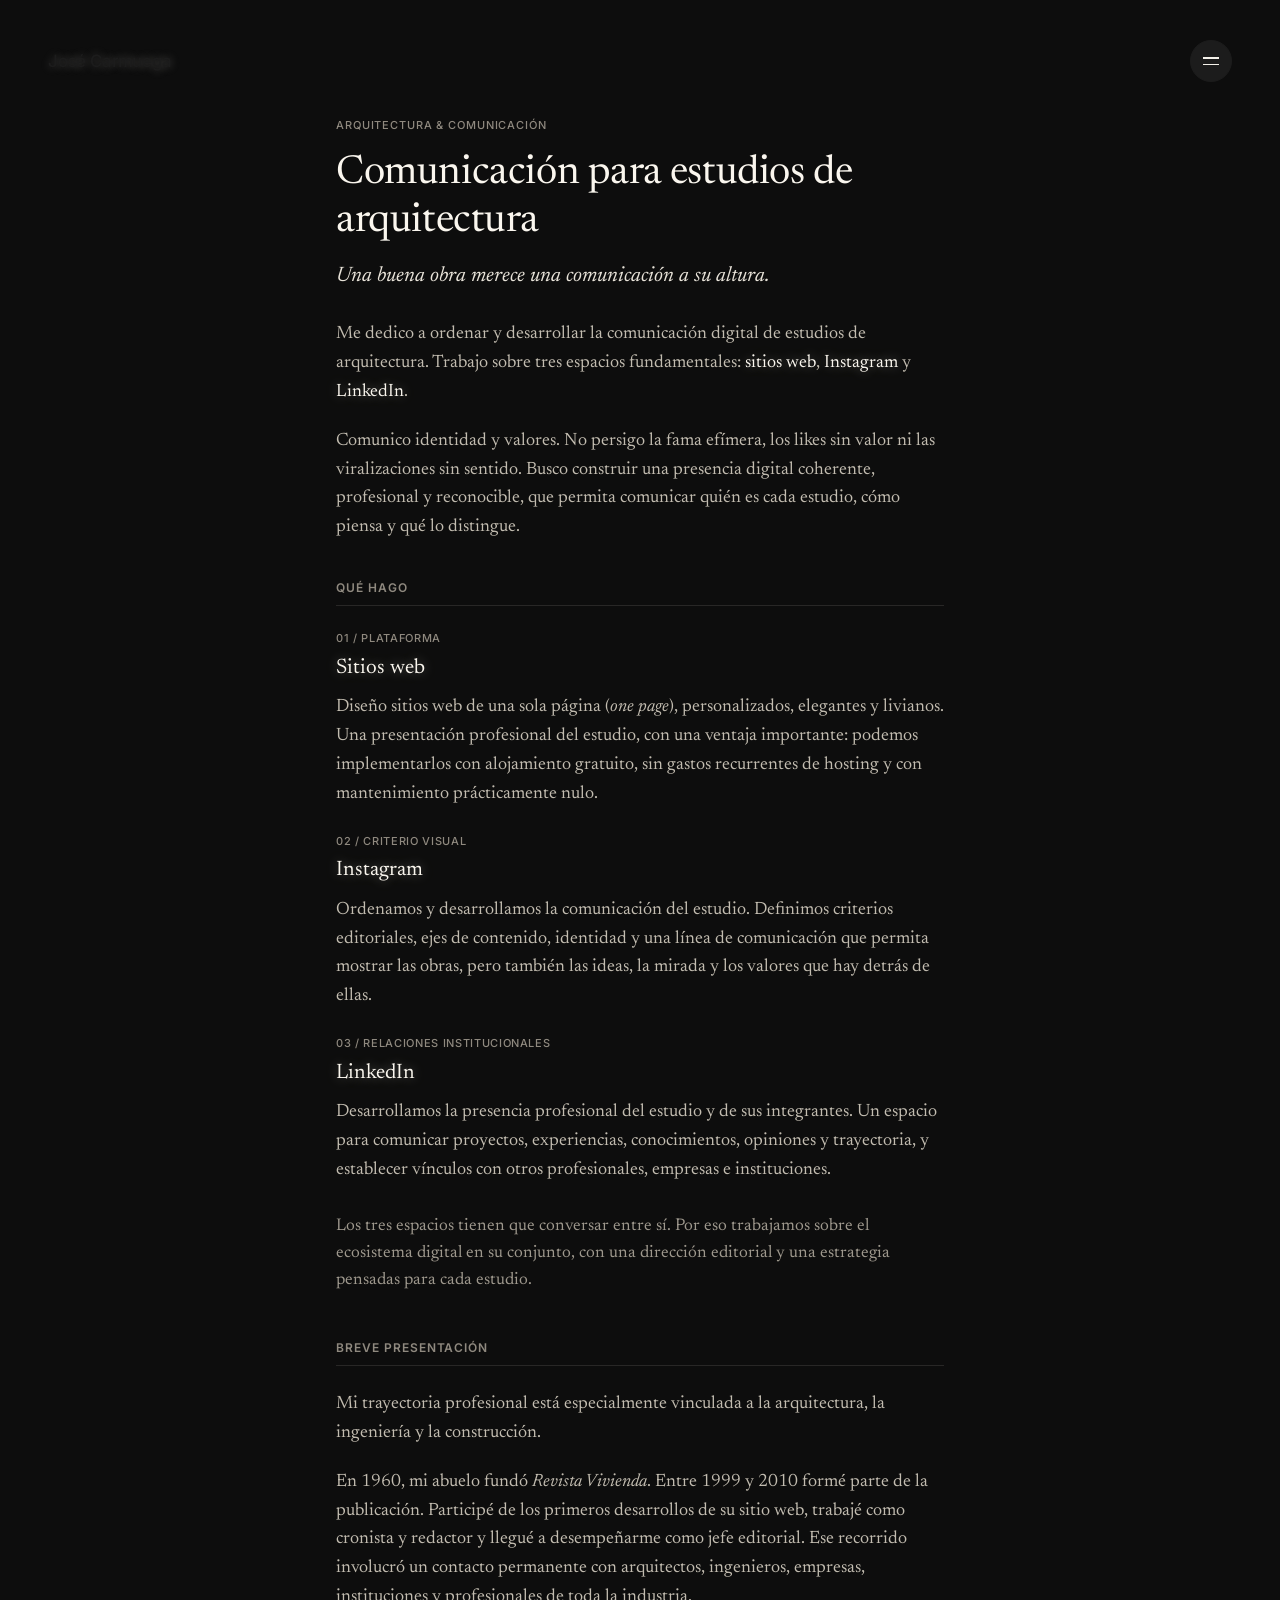
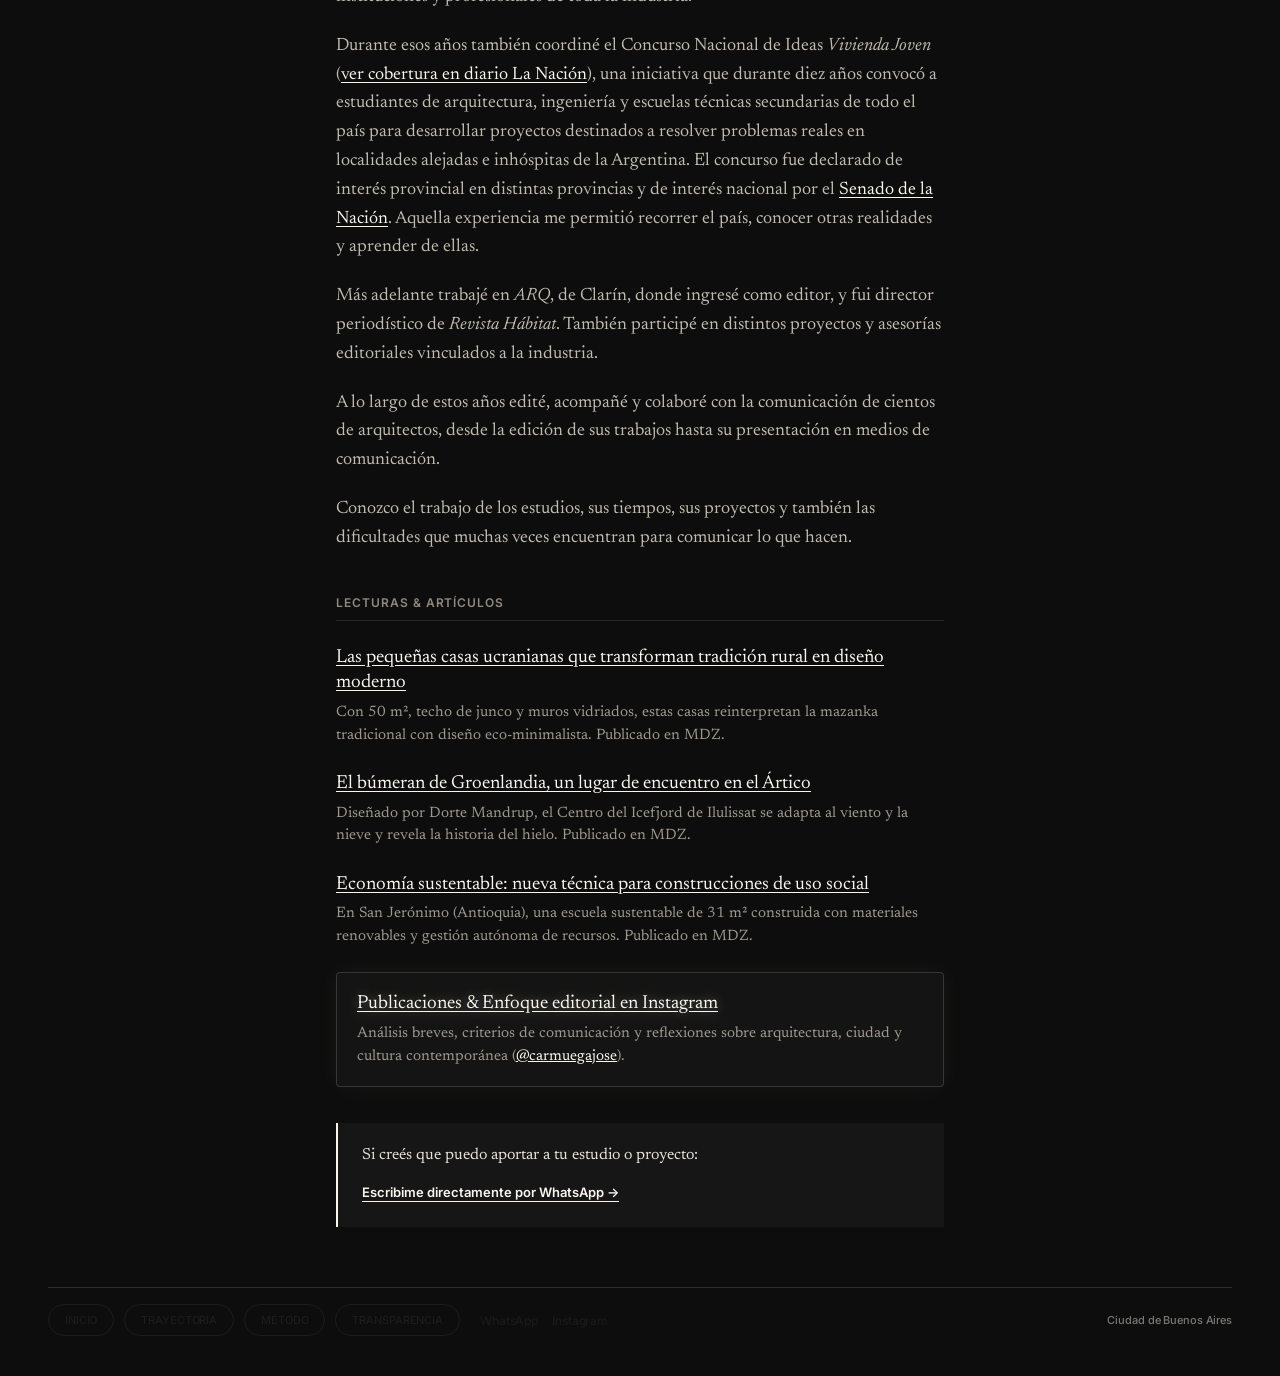
==== arq.html @ 7b14f88f "Crear arq.html" ====
<!DOCTYPE html>
<html lang="es">
<head>
    <meta charset="UTF-8">
    <meta name="viewport" content="width=device-width, initial-scale=1.0">
    <title>Comunicación para Estudios de Arquitectura - José Carmuega</title>
    <link rel="stylesheet" href="styles.css">
    <link rel="preconnect" href="https://fonts.googleapis.com">
    <link rel="preconnect" href="https://fonts.gstatic.com" crossorigin>
    <link href="https://fonts.googleapis.com/css2?family=Inter:wght@400;500;600&family=Newsreader:ital,opsz,wght@0,6..72,400;0,6..72,500;1,6..72,400&display=swap" rel="stylesheet">
    <style>
      /* MODO OSCURO TOTAL */
      html, body {
        background-color: #0D0D0D !important;
        color: #E8E3D9 !important;
        -webkit-font-smoothing: antialiased;
        -moz-osx-font-smoothing: grayscale;
      }
      .jc-page {
        background-color: #0D0D0D !important;
      }

      /* CABECERA Y LOGO */
      .jc-header {
        border-bottom: 1px solid rgba(232, 227, 217, 0.15) !important;
      }
      .jc-logo, a.jc-logo {
        color: #FAF6EE !important;
        font-weight: 600 !important;
        opacity: 1 !important;
        display: inline-block !important;
        text-shadow: 0 0 10px rgba(250, 246, 238, 0.25);
      }
      .jc-menu-btn .jc-line {
        background-color: #FAF6EE !important;
      }
      .jc-menu-panel {
        background-color: #141414 !important;
        border-left: 1px solid rgba(232, 227, 217, 0.2) !important;
      }
      .jc-menu-link {
        color: #E8E3D9 !important;
        border-bottom: 1px solid rgba(232, 227, 217, 0.1) !important;
      }
      .jc-menu-link:hover {
        color: #FFFFFF !important;
        background-color: rgba(232, 227, 217, 0.06) !important;
      }

      /* PIE: RESOLUCIÓN DEFINITIVA DE BOTONES */
      .jc-footer {
        border-top: 1px solid rgba(232, 227, 217, 0.15) !important;
      }
      
      /* ESTADO NORMAL (SIN MOUSE) */
      .jc-actions a.jc-button,
      .jc-actions .jc-button,
      a.jc-button,
      .jc-button {
        color: #E8E3D9 !important;
        border: 1px solid #E8E3D9 !important;
        background-color: transparent !important;
        background: transparent !important;
        opacity: 1 !important;
        visibility: visible !important;
        font-weight: 500 !important;
        text-decoration: none !important;
        transition: all 0.2s ease !important;
      }

      /* ESTADO HOVER (CON MOUSE ENCIMA) */
      .jc-actions a.jc-button:hover,
      .jc-actions .jc-button:hover,
      a.jc-button:hover,
      .jc-button:hover {
        background-color: #FAF6EE !important;
        background: #FAF6EE !important;
        color: #0D0D0D !important;
        border-color: #FAF6EE !important;
      }

      .jc-social-link, a.jc-social-link {
        color: #FAF6EE !important;
        opacity: 0.9 !important;
      }
      .jc-social-link:hover, a.jc-social-link:hover {
        color: #FFFFFF !important;
        opacity: 1 !important;
      }
      .jc-caption {
        color: #9E988D !important;
      }

      /* DESTELLITO REFINADO EN PALABRAS CLAVE */
      .glow-word {
        color: #FAF6EE !important;
        text-shadow: 0 0 12px rgba(250, 246, 238, 0.35);
        font-weight: 400 !important;
      }
    </style>
</head>
<body>
<div class="jc-page jc-scrollable">
  
  <header class="jc-header">
    <a href="index.html" class="jc-logo">José Carmuega</a>
    <input type="checkbox" id="jc-menu-toggle" class="jc-menu-check" aria-label="Abrir menú">
    <label for="jc-menu-toggle" class="jc-menu-btn" aria-hidden="true"><span class="jc-line"></span><span class="jc-line"></span></label>
    <label for="jc-menu-toggle" class="jc-menu-overlay" aria-hidden="true"></label>
    <nav class="jc-menu-panel" aria-label="Menú principal">
      <a href="index.html" class="jc-menu-link">Inicio</a>
      <a href="trayectoria.html" class="jc-menu-link">Trayectoria</a>
      <a href="metodo.html" class="jc-menu-link">Método</a>
      <a href="transparencia.html" class="jc-menu-link">Transparencia</a>
      <a href="https://wa.me/5491158534321" target="_blank" rel="noopener" class="jc-menu-link">WhatsApp</a>
      <a href="https://instagram.com/carmuegajose" target="_blank" rel="noopener" class="jc-menu-link">Instagram</a>
    </nav>
  </header>

  <div style="width: 100%; display: flex; justify-content: center; flex-grow: 1;">
    <main style="width: 100%; max-width: 640px; margin: 36px 0 60px 0; padding: 0 16px; box-sizing: border-box;">
      
      <!-- ETIQUETA SUPERIOR -->
      <div style="font-family: 'Inter', sans-serif; font-size: 11px; font-weight: 500; text-transform: uppercase; letter-spacing: 0.08em; color: #8F897F; margin-bottom: 18px;">
        Arquitectura &amp; Comunicación
      </div>

      <!-- TÍTULO PRINCIPAL -->
      <h1 style="font-family: 'Newsreader', Georgia, serif; font-size: clamp(28px, 3.4vw, 40px); line-height: 1.2; font-weight: 400; letter-spacing: -0.01em; color: #FAF6EE; margin: 0 0 16px 0;">
        Comunicación para estudios de arquitectura
      </h1>

      <!-- SUBTÍTULO / BAJADA EDITORIAL -->
      <p style="font-family: 'Newsreader', Georgia, serif; font-size: 21px; line-height: 1.45; font-style: italic; color: #E8E3D9; margin: 0 0 28px 0;">
        Una buena obra merece una comunicación a su altura.
      </p>

      <!-- CUERPO PRINCIPAL -->
      <div style="font-family: 'Newsreader', Georgia, serif; font-size: 18px; line-height: 1.6; color: #C2BCB0;">
        
        <p style="margin: 0 0 20px 0;">
          Me dedico a ordenar y desarrollar la comunicación digital de estudios de arquitectura. Trabajo sobre tres espacios fundamentales: <span class="glow-word">sitios web</span>, <span class="glow-word">Instagram</span> y <span class="glow-word">LinkedIn</span>.
        </p>

        <p style="margin: 0 0 36px 0;">
          Comunico identidad y valores. No persigo la fama efímera, los likes sin valor ni las viralizaciones sin sentido. Busco construir una presencia digital coherente, profesional y reconocible, que permita comunicar quién es cada estudio, cómo piensa y qué lo distingue.
        </p>

        <!-- SECCIÓN: QUÉ HAGO -->
        <h2 style="font-family: 'Inter', sans-serif; font-size: 12px; font-weight: 600; text-transform: uppercase; letter-spacing: 0.08em; color: #8F897F; margin: 0 0 24px 0; border-bottom: 1px solid rgba(232, 227, 217, 0.12); padding-bottom: 8px;">
          Qué hago
        </h2>

        <!-- SERVICIO 1 -->
        <div style="margin-bottom: 24px;">
          <div style="font-family: 'Inter', sans-serif; font-size: 11px; font-weight: 500; letter-spacing: 0.06em; color: #8F897F; text-transform: uppercase; margin-bottom: 4px;">
            01 / Plataforma
          </div>
          <h3 style="font-family: 'Newsreader', Georgia, serif; font-size: 21px; font-weight: 400; margin: 0 0 8px 0;">
            <span class="glow-word">Sitios web</span>
          </h3>
          <p style="margin: 0; color: #C2BCB0;">
            Diseño sitios web de una sola página (<em>one page</em>), personalizados, elegantes y livianos. Una presentación profesional del estudio, con una ventaja importante: podemos implementarlos con alojamiento gratuito, sin gastos recurrentes de hosting y con mantenimiento prácticamente nulo.
          </p>
        </div>

        <!-- SERVICIO 2 -->
        <div style="margin-bottom: 24px;">
          <div style="font-family: 'Inter', sans-serif; font-size: 11px; font-weight: 500; letter-spacing: 0.06em; color: #8F897F; text-transform: uppercase; margin-bottom: 4px;">
            02 / Criterio visual
          </div>
          <h3 style="font-family: 'Newsreader', Georgia, serif; font-size: 21px; font-weight: 400; margin: 0 0 8px 0;">
            <span class="glow-word">Instagram</span>
          </h3>
          <p style="margin: 0; color: #C2BCB0;">
            Ordenamos y desarrollamos la comunicación del estudio. Definimos criterios editoriales, ejes de contenido, identidad y una línea de comunicación que permita mostrar las obras, pero también las ideas, la mirada y los valores que hay detrás de ellas.
          </p>
        </div>

        <!-- SERVICIO 3 -->
        <div style="margin-bottom: 28px;">
          <div style="font-family: 'Inter', sans-serif; font-size: 11px; font-weight: 500; letter-spacing: 0.06em; color: #8F897F; text-transform: uppercase; margin-bottom: 4px;">
            03 / Relaciones institucionales
          </div>
          <h3 style="font-family: 'Newsreader', Georgia, serif; font-size: 21px; font-weight: 400; margin: 0 0 8px 0;">
            <span class="glow-word">LinkedIn</span>
          </h3>
          <p style="margin: 0; color: #C2BCB0;">
            Desarrollamos la presencia profesional del estudio y de sus integrantes. Un espacio para comunicar proyectos, experiencias, conocimientos, opiniones y trayectoria, y establecer vínculos con otros profesionales, empresas e instituciones.
          </p>
        </div>

        <p style="margin: 0 0 44px 0; font-size: 17px; color: #9E988D;">
          Los tres espacios tienen que conversar entre sí. Por eso trabajamos sobre el ecosistema digital en su conjunto, con una dirección editorial y una estrategia pensadas para cada estudio.
        </p>

        <!-- SECCIÓN: TRAYECTORIA EDITORIAL -->
        <h2 style="font-family: 'Inter', sans-serif; font-size: 12px; font-weight: 600; text-transform: uppercase; letter-spacing: 0.08em; color: #8F897F; margin: 0 0 24px 0; border-bottom: 1px solid rgba(232, 227, 217, 0.12); padding-bottom: 8px;">
          Breve presentación
        </h2>

        <p style="margin: 0 0 20px 0;">
          Mi trayectoria profesional está especialmente vinculada a la arquitectura, la ingeniería y la construcción.
        </p>

        <p style="margin: 0 0 20px 0;">
          En 1960, mi abuelo fundó <em>Revista Vivienda</em>. Entre 1999 y 2010 formé parte de la publicación. Participé de los primeros desarrollos de su sitio web, trabajé como cronista y redactor y llegué a desempeñarme como jefe editorial. Ese recorrido involucró un contacto permanente con arquitectos, ingenieros, empresas, instituciones y profesionales de toda la industria.
        </p>

        <p style="margin: 0 0 20px 0;">
          Durante esos años también coordiné el Concurso Nacional de Ideas <em>Vivienda Joven</em> (<a href="https://www.lanacion.com.ar/arquitectura/otra-propuesta-de-vivienda-joven-nid208132/" target="_blank" rel="noopener" style="color: #FAF6EE; text-decoration: underline; text-underline-offset: 3px;">ver cobertura en diario La Nación</a>), una iniciativa que durante diez años convocó a estudiantes de arquitectura, ingeniería y escuelas técnicas secundarias de todo el país para desarrollar proyectos destinados a resolver problemas reales en localidades alejadas e inhóspitas de la Argentina. El concurso fue declarado de interés provincial en distintas provincias y de interés nacional por el <a href="https://www.senado.gob.ar/parlamentario/comisiones/verExp/3422.07/S/PD" target="_blank" rel="noopener" style="color: #FAF6EE; text-decoration: underline; text-underline-offset: 3px;">Senado de la Nación</a>. Aquella experiencia me permitió recorrer el país, conocer otras realidades y aprender de ellas.
        </p>

        <p style="margin: 0 0 20px 0;">
          Más adelante trabajé en <em>ARQ</em>, de Clarín, donde ingresé como editor, y fui director periodístico de <em>Revista Hábitat</em>. También participé en distintos proyectos y asesorías editoriales vinculados a la industria.
        </p>

        <p style="margin: 0 0 20px 0;">
          A lo largo de estos años edité, acompañé y colaboré con la comunicación de cientos de arquitectos, desde la edición de sus trabajos hasta su presentación en medios de comunicación.
        </p>

        <p style="margin: 0 0 40px 0;">
          Conozco el trabajo de los estudios, sus tiempos, sus proyectos y también las dificultades que muchas veces encuentran para comunicar lo que hacen.
        </p>

        <!-- SECCIÓN: TEXTOS & ARTÍCULOS RECIENTES -->
        <h2 style="font-family: 'Inter', sans-serif; font-size: 12px; font-weight: 600; text-transform: uppercase; letter-spacing: 0.08em; color: #8F897F; margin: 0 0 24px 0; border-bottom: 1px solid rgba(232, 227, 217, 0.12); padding-bottom: 8px;">
          Lecturas &amp; Artículos
        </h2>

        <div style="display: flex; flex-direction: column; gap: 24px; margin-bottom: 36px;">
          
          <!-- NOTA 1 -->
          <div>
            <h3 style="font-family: 'Newsreader', Georgia, serif; font-size: 19px; font-weight: 400; line-height: 1.35; margin: 0 0 6px 0;">
              <a href="https://www.mdzol.com/sociedad/2026/5/23/las-pequenas-casas-ucranianas-que-transforman-tradicion-rural-diseno-moderno-1955345.html" target="_blank" rel="noopener" style="color: #FAF6EE; text-decoration: underline; text-underline-offset: 3px;">
                Las pequeñas casas ucranianas que transforman tradición rural en diseño moderno
              </a>
            </h3>
            <p style="font-size: 15px; line-height: 1.5; color: #9E988D; margin: 0;">
              Con 50 m², techo de junco y muros vidriados, estas casas reinterpretan la mazanka tradicional con diseño eco-minimalista. Publicado en MDZ.
            </p>
          </div>

          <!-- NOTA 2 -->
          <div>
            <h3 style="font-family: 'Newsreader', Georgia, serif; font-size: 19px; font-weight: 400; line-height: 1.35; margin: 0 0 6px 0;">
              <a href="https://www.mdzol.com/mundo/2026/2/18/el-bumeran-groenlandia-un-lugar-encuentro-el-artico-1934142.html" target="_blank" rel="noopener" style="color: #FAF6EE; text-decoration: underline; text-underline-offset: 3px;">
                El búmeran de Groenlandia, un lugar de encuentro en el Ártico
              </a>
            </h3>
            <p style="font-size: 15px; line-height: 1.5; color: #9E988D; margin: 0;">
              Diseñado por Dorte Mandrup, el Centro del Icefjord de Ilulissat se adapta al viento y la nieve y revela la historia del hielo. Publicado en MDZ.
            </p>
          </div>

          <!-- NOTA 3 -->
          <div>
            <h3 style="font-family: 'Newsreader', Georgia, serif; font-size: 19px; font-weight: 400; line-height: 1.35; margin: 0 0 6px 0;">
              <a href="https://www.mdzol.com/dinero/2023/1/2/economia-sustentable-nueva-tecnica-para-construcciones-de-uso-social-1668748.html" target="_blank" rel="noopener" style="color: #FAF6EE; text-decoration: underline; text-underline-offset: 3px;">
                Economía sustentable: nueva técnica para construcciones de uso social
              </a>
            </h3>
            <p style="font-size: 15px; line-height: 1.5; color: #9E988D; margin: 0;">
              En San Jerónimo (Antioquia), una escuela sustentable de 31 m² construida con materiales renovables y gestión autónoma de recursos. Publicado en MDZ.
            </p>
          </div>

          <!-- NOTA 4 / INSTAGRAM PROFESIONAL DESTACADO -->
          <div style="background: #141414; border: 1px solid rgba(232, 227, 217, 0.16); box-shadow: 0 0 24px rgba(250, 246, 238, 0.05); padding: 18px 20px; border-radius: 4px;">
            <h3 style="font-family: 'Newsreader', Georgia, serif; font-size: 19px; font-weight: 400; line-height: 1.35; margin: 0 0 6px 0;">
              <a href="https://instagram.com/carmuegajose" target="_blank" rel="noopener" style="color: #FAF6EE; text-decoration: underline; text-underline-offset: 3px;" class="glow-word">
                Publicaciones &amp; Enfoque editorial en Instagram
              </a>
            </h3>
            <p style="font-size: 15px; line-height: 1.5; color: #9E988D; margin: 0;">
              Análisis breves, criterios de comunicación y reflexiones sobre arquitectura, ciudad y cultura contemporánea (<a href="https://instagram.com/carmuegajose" target="_blank" rel="noopener" style="color: #FAF6EE; text-decoration: underline;">@carmuegajose</a>).
            </p>
          </div>

        </div>

        <!-- LLAMADO A LA ACCIÓN CONTEXTUAL DIRECTO -->
        <div style="background-color: #161616; border-left: 2px solid #FAF6EE; padding: 20px 24px; margin-top: 36px;">
          <p style="margin: 0 0 10px 0; font-size: 16px; color: #E8E3D9;">
            Si creés que puedo aportar a tu estudio o proyecto:
          </p>
          <a href="https://wa.me/5491158534321" target="_blank" rel="noopener" style="font-family: 'Inter', sans-serif; font-size: 13px; font-weight: 600; color: #FAF6EE; text-decoration: underline; text-underline-offset: 4px;">
            Escribime directamente por WhatsApp →
          </a>
        </div>

      </div>

    </main>
  </div>

  <footer class="jc-footer">
    <div class="jc-footer-left">
      <div class="jc-actions">
        <a href="index.html" class="jc-button">Inicio</a>
        <a href="trayectoria.html" class="jc-button">Trayectoria</a>
        <a href="metodo.html" class="jc-button">Método</a>
        <a href="transparencia.html" class="jc-button">Transparencia</a>
      </div>
      <nav class="jc-social" aria-label="Contacto">
        <a href="https://wa.me/5491158534321" target="_blank" rel="noopener" class="jc-social-link">WhatsApp</a>
        <a href="https://instagram.com/carmuegajose" target="_blank" rel="noopener" class="jc-social-link">Instagram</a>
      </nav>
    </div>
    <div class="jc-caption">Ciudad de Buenos Aires</div>
  </footer>

</div>
</body>
</html>
---- styles.css ----
@import url('https://fonts.googleapis.com/css2?family=Inter:wght@400;500;600&family=Newsreader:ital,opsz,wght@0,6..72,400;0,6..72,500;1,6..72,400&display=swap');

*,
*::before,
*::after {
  box-sizing: border-box !important;
}

html, body {
  margin: 0 !important;
  padding: 0 !important;
  width: 100% !important;
  min-height: 100% !important;
  background-color: #F4F1EA !important;
  overflow-x: hidden !important;
}

/* =========================================================
   1. ESTRUCTURA Y LIENZO A ANCHO COMPLETO
   ========================================================= */
.jc-page {
  --jc-bg: #F4F1EA;
  --jc-text: #1C1C1C;
  --jc-muted: #7A7874;
  --jc-line: rgba(28, 28, 28, 0.12);
  --jc-accent: #FF7825;
  --jc-serif: 'Newsreader', Georgia, serif;
  --jc-sans: 'Inter', -apple-system, sans-serif;

  background-color: #F4F1EA !important;
  color: #1C1C1C !important;
  font-family: 'Inter', -apple-system, sans-serif !important;
  -webkit-font-smoothing: antialiased !important;
  line-height: normal !important;
  text-align: left !important;

  width: 100% !important;
  max-width: 100% !important;
  min-height: 100vh !important;
  min-height: 100dvh !important;
  position: relative !important;
  margin: 0 !important;
  padding: 32px !important;
  box-sizing: border-box !important;

  display: flex !important;
  flex-direction: column !important;
  justify-content: space-between !important;
}

/* =========================================================
   2. CURSORES DE SELECCIÓN Y TEXTO
   ========================================================= */
.jc-page,
.jc-page * {
  cursor: auto !important;
}

.jc-page h1,
.jc-page h2,
.jc-page p,
.jc-page span:not(.jc-line),
.jc-page .jc-caption {
  cursor: text !important;
  user-select: text !important;
  -webkit-user-select: text !important;
}

.jc-page a,
.jc-page label,
.jc-page button {
  cursor: pointer !important;
}

/* =========================================================
   3. CABECERA
   ========================================================= */
.jc-page .jc-header {
  width: 100% !important;
  display: flex !important;
  justify-content: space-between !important;
  align-items: center !important;
  min-height: 42px !important;
  margin: 0 !important;
  padding: 0 !important;
  background: none !important;
  border: 0 !important;
  position: relative !important;
  z-index: 100 !important;
}

.jc-page.jc-page.jc-page a.jc-logo,
.jc-page.jc-page.jc-page a.jc-logo:link,
.jc-page.jc-page.jc-page a.jc-logo:visited {
  font-family: 'Inter', -apple-system, sans-serif !important;
  font-size: 17px !important;
  font-weight: 500 !important;
  color: #1C1C1C !important;
  -webkit-text-fill-color: #1C1C1C !important;
  text-decoration: none !important;
  letter-spacing: -0.01em !important;
  border: 0 !important;
  box-shadow: none !important;
  background: none !important;
  opacity: 1 !important;
  visibility: visible !important;
  line-height: 1.2 !important;
}

/* =========================================================
   4. MENÚ DESPLEGABLE (CHECKBOX + LABEL)
   ========================================================= */
.jc-page.jc-page.jc-page .jc-menu-check {
  position: absolute !important;
  width: 1px !important;
  height: 1px !important;
  opacity: 0 !important;
  margin: 0 !important;
  pointer-events: none !important;
}

.jc-page.jc-page.jc-page label.jc-menu-btn {
  width: 42px !important;
  height: 42px !important;
  flex: 0 0 42px !important;
  align-self: center !important;
  background-color: #1C1C1C !important;
  border: 1px solid #1C1C1C !important;
  border-radius: 50% !important;
  cursor: pointer !important;
  display: flex !important;
  flex-direction: column !important;
  justify-content: center !important;
  align-items: center !important;
  gap: 5px !important;
  padding: 0 !important;
  margin: 0 0 0 auto !important;
  transition: background-color 0.2s ease, border-color 0.2s ease !important;
}

.jc-page.jc-page.jc-page label.jc-menu-btn:hover,
.jc-page.jc-page.jc-page .jc-menu-check:checked ~ label.jc-menu-btn {
  background-color: #FF7825 !important;
  border-color: #FF7825 !important;
}

.jc-page.jc-page.jc-page .jc-menu-check:focus-visible ~ label.jc-menu-btn {
  outline: 2px solid #FF7825 !important;
  outline-offset: 3px !important;
}

.jc-page.jc-page.jc-page label.jc-menu-btn .jc-line {
  display: block !important;
  width: 16px !important;
  height: 1.5px !important;
  background-color: #F4F1EA !important;
  opacity: 1 !important;
  transition: transform 0.2s ease !important;
}

.jc-page.jc-page.jc-page .jc-menu-check:checked ~ label.jc-menu-btn .jc-line:nth-child(1) {
  transform: translateY(3.25px) rotate(45deg) !important;
}

.jc-page.jc-page.jc-page .jc-menu-check:checked ~ label.jc-menu-btn .jc-line:nth-child(2) {
  transform: translateY(-3.25px) rotate(-45deg) !important;
}

.jc-page.jc-page.jc-page label.jc-menu-overlay {
  display: none !important;
  position: fixed !important;
  top: 0 !important;
  left: 0 !important;
  width: 100vw !important;
  height: 100vh !important;
  background: transparent !important;
  z-index: 90 !important;
  cursor: default !important;
}

.jc-page.jc-page.jc-page .jc-menu-check:checked ~ label.jc-menu-overlay {
  display: block !important;
}

.jc-page.jc-page.jc-page nav.jc-menu-panel {
  position: absolute !important;
  top: calc(100% + 10px) !important;
  right: 0 !important;
  z-index: 100 !important;
  min-width: 168px !important;
  width: auto !important;
  display: flex !important;
  flex-direction: column !important;
  background-color: #F4F1EA !important;
  border: 1px solid #1C1C1C !important;
  border-radius: 22px !important;
  padding: 10px 0 !important;
  margin: 0 !important;
  opacity: 0 !important;
  visibility: hidden !important;
  transform: translateY(-6px) !important;
  transition: opacity 0.2s ease, transform 0.2s ease, visibility 0.2s !important;
}

.jc-page.jc-page.jc-page .jc-menu-check:checked ~ nav.jc-menu-panel {
  opacity: 1 !important;
  visibility: visible !important;
  transform: translateY(0) !important;
}

.jc-page.jc-page.jc-page nav.jc-menu-panel a.jc-menu-link,
.jc-page.jc-page.jc-page nav.jc-menu-panel a.jc-menu-link:link,
.jc-page.jc-page.jc-page nav.jc-menu-panel a.jc-menu-link:visited,
.jc-page.jc-page.jc-page nav.jc-menu-panel a.jc-menu-link:last-child {
  border: 0 !important;
  border-bottom: 0 !important;
  box-shadow: none !important;
  display: flex !important;
  align-items: center !important;
  min-height: 38px !important;
  line-height: 1 !important;
  padding: 0 26px !important;
  font-family: 'Newsreader', Georgia, serif !important;
  font-size: 19px !important;
  font-weight: 400 !important;
  color: #1C1C1C !important;
  -webkit-text-fill-color: #1C1C1C !important;
  text-decoration: none !important;
  text-transform: none !important;
  background: none !important;
  transition: color 0.2s ease !important;
}

.jc-page.jc-page.jc-page nav.jc-menu-panel a.jc-menu-link:hover {
  color: #FF7825 !important;
  -webkit-text-fill-color: #FF7825 !important;
}

/* =========================================================
   5. TITULAR CENTRAL
   ========================================================= */
.jc-hero {
  padding: 20px 0 !important;
  margin: 0 !important;
  flex: 1 1 auto !important;
  display: flex !important;
  align-items: center !important;
  background: none !important;
  border: 0 !important;
}

.jc-page h1.jc-headline {
  font-family: 'Newsreader', Georgia, serif !important;
  font-size: clamp(34px, 4.4vw, 76px) !important;
  line-height: 1.1 !important;
  letter-spacing: -0.005em !important;
  font-weight: 400 !important;
  color: #1C1C1C !important;
  text-transform: none !important;
  text-align: left !important;
  max-width: 100% !important;
  margin: 0 !important;
  padding: 0 !important;
}

.jc-page .jc-accent {
  display: inline-block !important;
  color: #1C1C1C !important;
  animation: jcPulseAccent 5s ease-in-out infinite !important;
  animation-delay: 1s !important;
}

@keyframes jcPulseAccent {
  0%, 100% { color: #1C1C1C; }
  50% { color: #FF7825; }
}

/* =========================================================
   6. PIE DE PÁGINA
   ========================================================= */
.jc-footer {
  width: 100% !important;
  padding: 20px 0 0 0 !important;
  margin: 0 !important;
  background: none !important;
  border: 0 !important;
  border-top: 1px solid rgba(28, 28, 28, 0.12) !important;
  display: flex !important;
  justify-content: space-between !important;
  align-items: center !important;
  flex-wrap: wrap !important;
  gap: 16px 24px !important;
}

.jc-footer-left {
  display: flex !important;
  align-items: center !important;
  gap: 20px !important;
  flex-wrap: wrap !important;
}

.jc-actions {
  display: flex !important;
  gap: 10px !important;
}

.jc-page.jc-page.jc-page a.jc-button,
.jc-page.jc-page.jc-page a.jc-button:link,
.jc-page.jc-page.jc-page a.jc-button:visited,
.jc-page.jc-page.jc-page button.jc-button {
  background-color: transparent !important;
  color: #1C1C1C !important;
  -webkit-text-fill-color: #1C1C1C !important;
  font-family: 'Inter', -apple-system, sans-serif !important;
  font-size: 11px !important;
  font-weight: 500 !important;
  line-height: normal !important;
  padding: 8px 16px !important;
  border: 1px solid #1C1C1C !important;
  border-radius: 62px !important;
  cursor: pointer !important;
  text-transform: uppercase !important;
  letter-spacing: -0.01em !important;
  text-decoration: none !important;
  box-shadow: none !important;
  display: inline-flex !important;
  align-items: center !important;
  opacity: 1 !important;
  visibility: visible !important;
  transition: background-color 0.2s ease, color 0.2s ease !important;
}

.jc-page.jc-page.jc-page a.jc-button:hover,
.jc-page.jc-page.jc-page button.jc-button:hover {
  background-color: #1C1C1C !important;
  color: #F4F1EA !important;
  -webkit-text-fill-color: #F4F1EA !important;
}

.jc-social {
  display: flex !important;
  align-items: center !important;
  gap: 14px !important;
  margin: 0 !important;
  padding: 0 !important;
}

.jc-page.jc-page.jc-page a.jc-social-link,
.jc-page.jc-page.jc-page a.jc-social-link:link,
.jc-page.jc-page.jc-page a.jc-social-link:visited {
  font-family: 'Inter', -apple-system, sans-serif !important;
  font-size: 12px !important;
  font-weight: 500 !important;
  color: #1C1C1C !important;
  -webkit-text-fill-color: #1C1C1C !important;
  text-decoration: none !important;
  letter-spacing: -0.01em !important;
  opacity: 0.85 !important;
  border: 0 !important;
  box-shadow: none !important;
  background: none !important;
  visibility: visible !important;
  transition: opacity 0.2s ease, color 0.2s ease !important;
}

.jc-page.jc-page.jc-page a.jc-social-link:hover {
  opacity: 1 !important;
  color: #FF7825 !important;
  -webkit-text-fill-color: #FF7825 !important;
}

.jc-caption {
  font-family: 'Inter', -apple-system, sans-serif !important;
  font-size: 11px !important;
  font-weight: 500 !important;
  letter-spacing: -0.01em !important;
  color: #7A7874 !important;
  -webkit-text-fill-color: #7A7874 !important;
  white-space: nowrap !important;
}

/* =========================================================
   7. AJUSTES ESCRITORIO
   ========================================================= */
@media (min-width: 769px) {
  /* Si la página no es scrolleable, la ventana queda bloqueada sin barras */
  html:has(.jc-page:not(.jc-scrollable)),
  body:has(.jc-page:not(.jc-scrollable)) {
    overflow-y: hidden !important;
    height: 100vh !important;
  }

  /* Vista pantalla fija (Home) */
  .jc-page:not(.jc-scrollable) {
    height: 100vh !important;
    max-height: 100vh !important;
    padding: 32px 48px !important;
    overflow: hidden !important;
  }

  /* Si existiera barra de WordPress */
  body.admin-bar .jc-page:not(.jc-scrollable) {
    height: calc(100vh - 32px) !important;
    max-height: calc(100vh - 32px) !important;
  }

  /* Vista con scroll libre para lecturas largas (Transparencia / Trayectoria) */
  .jc-page.jc-scrollable {
    height: auto !important;
    min-height: 100vh !important;
    max-height: none !important;
    overflow-y: visible !important;
    padding: 40px 48px !important;
  }

  .jc-hero {
    padding: 0 !important;
  }

  .jc-footer {
    padding-top: 16px !important;
    margin-bottom: 0 !important;
  }

  .jc-page.jc-page.jc-page label.jc-menu-btn {
    margin: 0 !important;
  }

  .jc-page.jc-page.jc-page nav.jc-menu-panel {
    right: 0 !important;
  }
}

/* =========================================================
   8. AJUSTES CELULAR / TABLET
   ========================================================= */
@media (max-width: 768px) {
  .jc-page {
    padding: 24px 20px !important;
    height: auto !important;
    min-height: 100vh !important;
    min-height: 100dvh !important;
  }

  .jc-page label.jc-menu-btn {
    margin: 0 !important;
  }

  .jc-page nav.jc-menu-panel {
    right: 0 !important;
    min-width: 156px !important;
    border-radius: 20px !important;
  }

  .jc-page nav.jc-menu-panel a.jc-menu-link,
  .jc-page nav.jc-menu-panel a.jc-menu-link:link,
  .jc-page nav.jc-menu-panel a.jc-menu-link:visited {
    font-size: 18px !important;
    padding: 0 20px !important;
    min-height: 36px !important;
  }

  .jc-hero {
    padding: 24px 0 !important;
  }

  .jc-page h1.jc-headline {
    font-size: clamp(32px, 8.5vw, 42px) !important;
    line-height: 1.15 !important;
  }

  .jc-footer {
    padding-top: 18px !important;
    gap: 14px !important;
  }

  .jc-footer-left {
    gap: 16px !important;
  }

  .jc-page a.jc-button,
  .jc-page button.jc-button {
    font-size: 10px !important;
    padding: 7px 13px !important;
  }

  .jc-page a.jc-social-link {
    font-size: 11px !important;
  }

  .jc-caption {
    font-size: 10px !important;
  }
}

/* =========================================================
   9. ESTILOS DE DOCUMENTO EDITORIAL Y FORMULARIO
   ========================================================= */
.jc-reader-column {
  width: 100% !important;
  max-width: 720px !important;
  margin: 40px auto 60px auto !important;
  padding: 0 !important;
  box-sizing: border-box !important;
  flex-grow: 1 !important;
}

.jc-doc-kicker {
  font-family: 'Inter', sans-serif !important;
  font-size: 11px !important;
  font-weight: 500 !important;
  text-transform: uppercase !important;
  letter-spacing: 0.08em !important;
  color: #7A7874 !important;
  margin-bottom: 20px !important;
  line-height: 1 !important;
}

.jc-doc-h1 {
  font-family: 'Newsreader', Georgia, serif !important;
  font-size: clamp(32px, 4.2vw, 48px) !important;
  line-height: 1.18 !important;
  font-weight: 400 !important;
  letter-spacing: -0.01em !important;
  color: #1C1C1C !important;
  margin: 0 0 24px 0 !important;
}

.jc-doc-standfirst {
  font-family: 'Newsreader', Georgia, serif !important;
  font-size: clamp(20px, 2.3vw, 24px) !important;
  line-height: 1.35 !important;
  color: #1C1C1C !important;
  margin: 0 0 16px 0 !important;
}

.jc-doc-notice {
  font-family: 'Inter', sans-serif !important;
  font-size: 13px !important;
  line-height: 1.6 !important;
  color: #7A7874 !important;
  margin: 0 0 32px 0 !important;
  padding-bottom: 18px !important;
  border-bottom: 1px solid rgba(28, 28, 28, 0.12) !important;
}
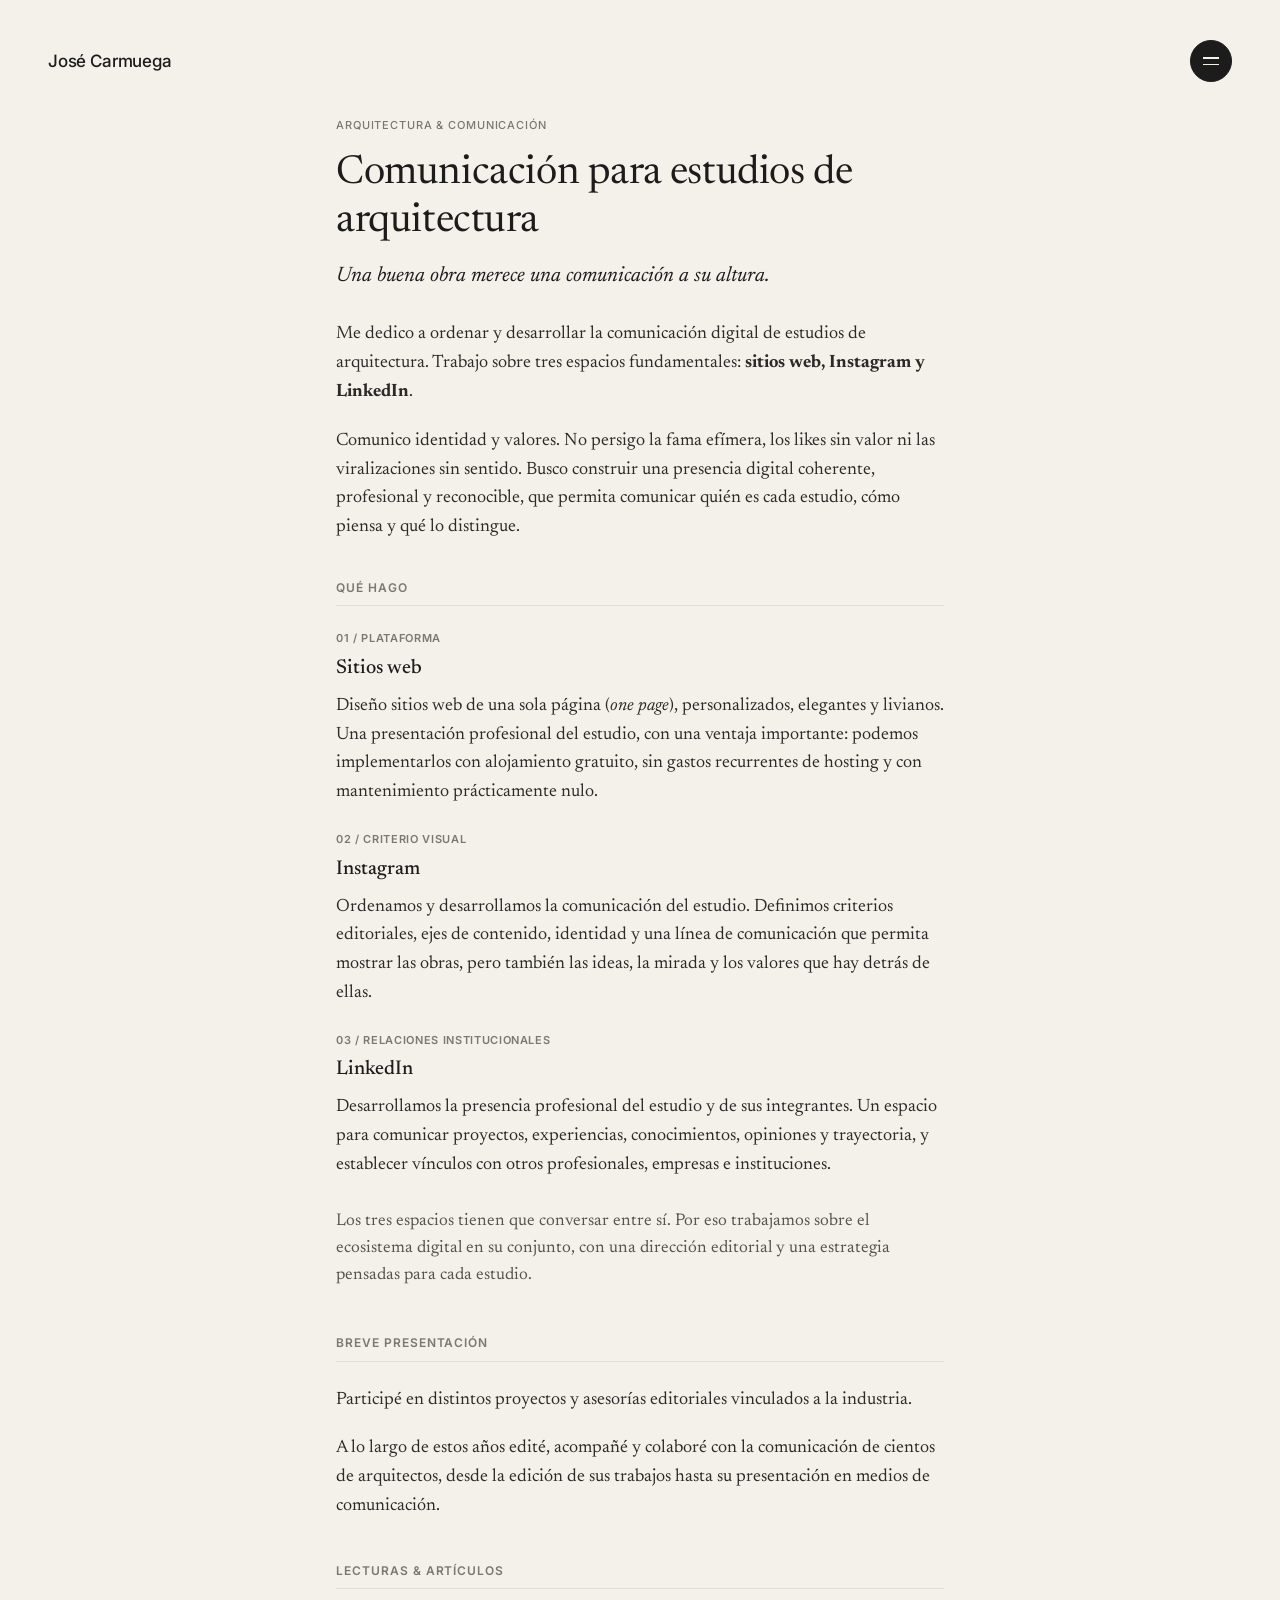
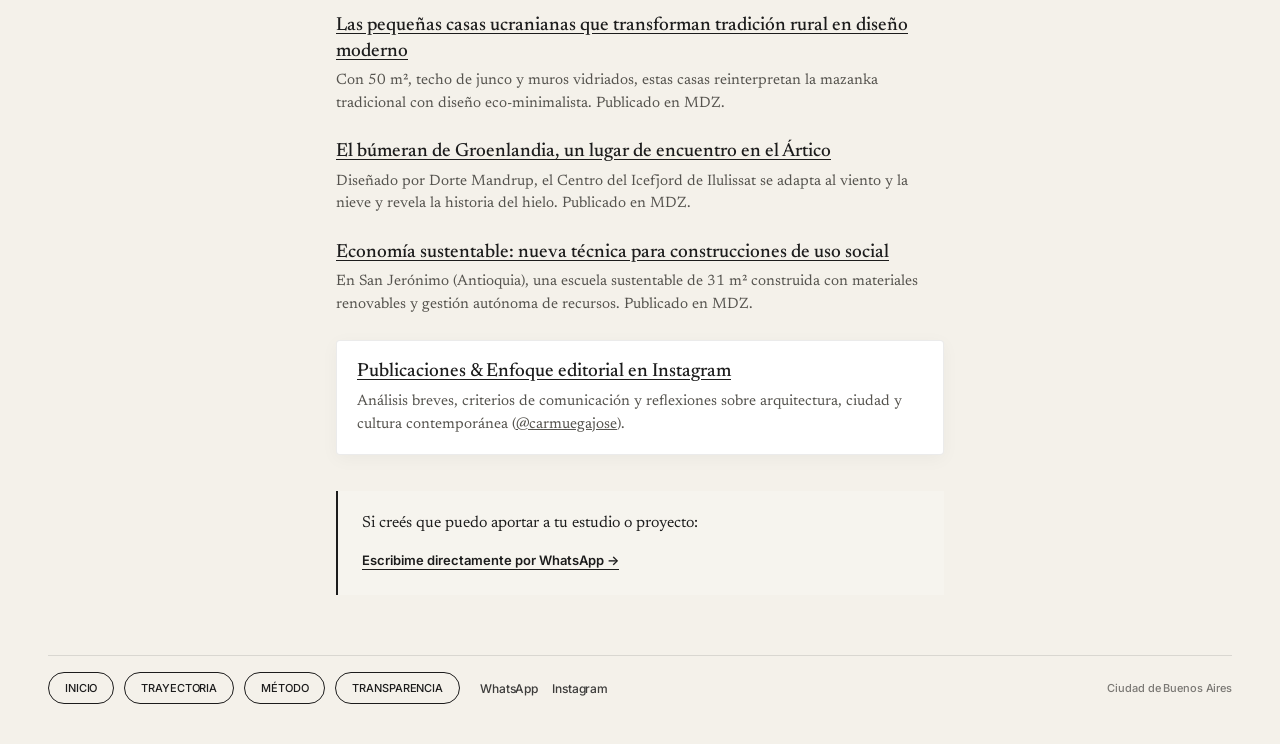
==== commit 8ace0be9: "Add files via upload" ====
--- a/arq.html
+++ b/arq.html
@@ -1,316 +1,210 @@
-<!DOCTYPE html>
-<html lang="es">
-<head>
-    <meta charset="UTF-8">
-    <meta name="viewport" content="width=device-width, initial-scale=1.0">
-    <title>Comunicación para Estudios de Arquitectura - José Carmuega</title>
-    <link rel="stylesheet" href="styles.css">
-    <link rel="preconnect" href="https://fonts.googleapis.com">
-    <link rel="preconnect" href="https://fonts.gstatic.com" crossorigin>
-    <link href="https://fonts.googleapis.com/css2?family=Inter:wght@400;500;600&family=Newsreader:ital,opsz,wght@0,6..72,400;0,6..72,500;1,6..72,400&display=swap" rel="stylesheet">
-    <style>
-      /* MODO OSCURO TOTAL */
-      html, body {
-        background-color: #0D0D0D !important;
-        color: #E8E3D9 !important;
-        -webkit-font-smoothing: antialiased;
-        -moz-osx-font-smoothing: grayscale;
-      }
-      .jc-page {
-        background-color: #0D0D0D !important;
-      }
-
-      /* CABECERA Y LOGO */
-      .jc-header {
-        border-bottom: 1px solid rgba(232, 227, 217, 0.15) !important;
-      }
-      .jc-logo, a.jc-logo {
-        color: #FAF6EE !important;
-        font-weight: 600 !important;
-        opacity: 1 !important;
-        display: inline-block !important;
-        text-shadow: 0 0 10px rgba(250, 246, 238, 0.25);
-      }
-      .jc-menu-btn .jc-line {
-        background-color: #FAF6EE !important;
-      }
-      .jc-menu-panel {
-        background-color: #141414 !important;
-        border-left: 1px solid rgba(232, 227, 217, 0.2) !important;
-      }
-      .jc-menu-link {
-        color: #E8E3D9 !important;
-        border-bottom: 1px solid rgba(232, 227, 217, 0.1) !important;
-      }
-      .jc-menu-link:hover {
-        color: #FFFFFF !important;
-        background-color: rgba(232, 227, 217, 0.06) !important;
-      }
-
-      /* PIE: RESOLUCIÓN DEFINITIVA DE BOTONES */
-      .jc-footer {
-        border-top: 1px solid rgba(232, 227, 217, 0.15) !important;
-      }
-      
-      /* ESTADO NORMAL (SIN MOUSE) */
-      .jc-actions a.jc-button,
-      .jc-actions .jc-button,
-      a.jc-button,
-      .jc-button {
-        color: #E8E3D9 !important;
-        border: 1px solid #E8E3D9 !important;
-        background-color: transparent !important;
-        background: transparent !important;
-        opacity: 1 !important;
-        visibility: visible !important;
-        font-weight: 500 !important;
-        text-decoration: none !important;
-        transition: all 0.2s ease !important;
-      }
-
-      /* ESTADO HOVER (CON MOUSE ENCIMA) */
-      .jc-actions a.jc-button:hover,
-      .jc-actions .jc-button:hover,
-      a.jc-button:hover,
-      .jc-button:hover {
-        background-color: #FAF6EE !important;
-        background: #FAF6EE !important;
-        color: #0D0D0D !important;
-        border-color: #FAF6EE !important;
-      }
-
-      .jc-social-link, a.jc-social-link {
-        color: #FAF6EE !important;
-        opacity: 0.9 !important;
-      }
-      .jc-social-link:hover, a.jc-social-link:hover {
-        color: #FFFFFF !important;
-        opacity: 1 !important;
-      }
-      .jc-caption {
-        color: #9E988D !important;
-      }
-
-      /* DESTELLITO REFINADO EN PALABRAS CLAVE */
-      .glow-word {
-        color: #FAF6EE !important;
-        text-shadow: 0 0 12px rgba(250, 246, 238, 0.35);
-        font-weight: 400 !important;
-      }
-    </style>
-</head>
-<body>
-<div class="jc-page jc-scrollable">
-  
-  <header class="jc-header">
-    <a href="index.html" class="jc-logo">José Carmuega</a>
-    <input type="checkbox" id="jc-menu-toggle" class="jc-menu-check" aria-label="Abrir menú">
-    <label for="jc-menu-toggle" class="jc-menu-btn" aria-hidden="true"><span class="jc-line"></span><span class="jc-line"></span></label>
-    <label for="jc-menu-toggle" class="jc-menu-overlay" aria-hidden="true"></label>
-    <nav class="jc-menu-panel" aria-label="Menú principal">
-      <a href="index.html" class="jc-menu-link">Inicio</a>
-      <a href="trayectoria.html" class="jc-menu-link">Trayectoria</a>
-      <a href="metodo.html" class="jc-menu-link">Método</a>
-      <a href="transparencia.html" class="jc-menu-link">Transparencia</a>
-      <a href="https://wa.me/5491158534321" target="_blank" rel="noopener" class="jc-menu-link">WhatsApp</a>
-      <a href="https://instagram.com/carmuegajose" target="_blank" rel="noopener" class="jc-menu-link">Instagram</a>
-    </nav>
-  </header>
-
-  <div style="width: 100%; display: flex; justify-content: center; flex-grow: 1;">
-    <main style="width: 100%; max-width: 640px; margin: 36px 0 60px 0; padding: 0 16px; box-sizing: border-box;">
-      
-      <!-- ETIQUETA SUPERIOR -->
-      <div style="font-family: 'Inter', sans-serif; font-size: 11px; font-weight: 500; text-transform: uppercase; letter-spacing: 0.08em; color: #8F897F; margin-bottom: 18px;">
-        Arquitectura &amp; Comunicación
-      </div>
-
-      <!-- TÍTULO PRINCIPAL -->
-      <h1 style="font-family: 'Newsreader', Georgia, serif; font-size: clamp(28px, 3.4vw, 40px); line-height: 1.2; font-weight: 400; letter-spacing: -0.01em; color: #FAF6EE; margin: 0 0 16px 0;">
-        Comunicación para estudios de arquitectura
-      </h1>
-
-      <!-- SUBTÍTULO / BAJADA EDITORIAL -->
-      <p style="font-family: 'Newsreader', Georgia, serif; font-size: 21px; line-height: 1.45; font-style: italic; color: #E8E3D9; margin: 0 0 28px 0;">
-        Una buena obra merece una comunicación a su altura.
-      </p>
-
-      <!-- CUERPO PRINCIPAL -->
-      <div style="font-family: 'Newsreader', Georgia, serif; font-size: 18px; line-height: 1.6; color: #C2BCB0;">
-        
-        <p style="margin: 0 0 20px 0;">
-          Me dedico a ordenar y desarrollar la comunicación digital de estudios de arquitectura. Trabajo sobre tres espacios fundamentales: <span class="glow-word">sitios web</span>, <span class="glow-word">Instagram</span> y <span class="glow-word">LinkedIn</span>.
-        </p>
-
-        <p style="margin: 0 0 36px 0;">
-          Comunico identidad y valores. No persigo la fama efímera, los likes sin valor ni las viralizaciones sin sentido. Busco construir una presencia digital coherente, profesional y reconocible, que permita comunicar quién es cada estudio, cómo piensa y qué lo distingue.
-        </p>
-
-        <!-- SECCIÓN: QUÉ HAGO -->
-        <h2 style="font-family: 'Inter', sans-serif; font-size: 12px; font-weight: 600; text-transform: uppercase; letter-spacing: 0.08em; color: #8F897F; margin: 0 0 24px 0; border-bottom: 1px solid rgba(232, 227, 217, 0.12); padding-bottom: 8px;">
-          Qué hago
-        </h2>
-
-        <!-- SERVICIO 1 -->
-        <div style="margin-bottom: 24px;">
-          <div style="font-family: 'Inter', sans-serif; font-size: 11px; font-weight: 500; letter-spacing: 0.06em; color: #8F897F; text-transform: uppercase; margin-bottom: 4px;">
-            01 / Plataforma
-          </div>
-          <h3 style="font-family: 'Newsreader', Georgia, serif; font-size: 21px; font-weight: 400; margin: 0 0 8px 0;">
-            <span class="glow-word">Sitios web</span>
-          </h3>
-          <p style="margin: 0; color: #C2BCB0;">
-            Diseño sitios web de una sola página (<em>one page</em>), personalizados, elegantes y livianos. Una presentación profesional del estudio, con una ventaja importante: podemos implementarlos con alojamiento gratuito, sin gastos recurrentes de hosting y con mantenimiento prácticamente nulo.
-          </p>
-        </div>
-
-        <!-- SERVICIO 2 -->
-        <div style="margin-bottom: 24px;">
-          <div style="font-family: 'Inter', sans-serif; font-size: 11px; font-weight: 500; letter-spacing: 0.06em; color: #8F897F; text-transform: uppercase; margin-bottom: 4px;">
-            02 / Criterio visual
-          </div>
-          <h3 style="font-family: 'Newsreader', Georgia, serif; font-size: 21px; font-weight: 400; margin: 0 0 8px 0;">
-            <span class="glow-word">Instagram</span>
-          </h3>
-          <p style="margin: 0; color: #C2BCB0;">
-            Ordenamos y desarrollamos la comunicación del estudio. Definimos criterios editoriales, ejes de contenido, identidad y una línea de comunicación que permita mostrar las obras, pero también las ideas, la mirada y los valores que hay detrás de ellas.
-          </p>
-        </div>
-
-        <!-- SERVICIO 3 -->
-        <div style="margin-bottom: 28px;">
-          <div style="font-family: 'Inter', sans-serif; font-size: 11px; font-weight: 500; letter-spacing: 0.06em; color: #8F897F; text-transform: uppercase; margin-bottom: 4px;">
-            03 / Relaciones institucionales
-          </div>
-          <h3 style="font-family: 'Newsreader', Georgia, serif; font-size: 21px; font-weight: 400; margin: 0 0 8px 0;">
-            <span class="glow-word">LinkedIn</span>
-          </h3>
-          <p style="margin: 0; color: #C2BCB0;">
-            Desarrollamos la presencia profesional del estudio y de sus integrantes. Un espacio para comunicar proyectos, experiencias, conocimientos, opiniones y trayectoria, y establecer vínculos con otros profesionales, empresas e instituciones.
-          </p>
-        </div>
-
-        <p style="margin: 0 0 44px 0; font-size: 17px; color: #9E988D;">
-          Los tres espacios tienen que conversar entre sí. Por eso trabajamos sobre el ecosistema digital en su conjunto, con una dirección editorial y una estrategia pensadas para cada estudio.
-        </p>
-
-        <!-- SECCIÓN: TRAYECTORIA EDITORIAL -->
-        <h2 style="font-family: 'Inter', sans-serif; font-size: 12px; font-weight: 600; text-transform: uppercase; letter-spacing: 0.08em; color: #8F897F; margin: 0 0 24px 0; border-bottom: 1px solid rgba(232, 227, 217, 0.12); padding-bottom: 8px;">
-          Breve presentación
-        </h2>
-
-        <p style="margin: 0 0 20px 0;">
-          Mi trayectoria profesional está especialmente vinculada a la arquitectura, la ingeniería y la construcción.
-        </p>
-
-        <p style="margin: 0 0 20px 0;">
-          En 1960, mi abuelo fundó <em>Revista Vivienda</em>. Entre 1999 y 2010 formé parte de la publicación. Participé de los primeros desarrollos de su sitio web, trabajé como cronista y redactor y llegué a desempeñarme como jefe editorial. Ese recorrido involucró un contacto permanente con arquitectos, ingenieros, empresas, instituciones y profesionales de toda la industria.
-        </p>
-
-        <p style="margin: 0 0 20px 0;">
-          Durante esos años también coordiné el Concurso Nacional de Ideas <em>Vivienda Joven</em> (<a href="https://www.lanacion.com.ar/arquitectura/otra-propuesta-de-vivienda-joven-nid208132/" target="_blank" rel="noopener" style="color: #FAF6EE; text-decoration: underline; text-underline-offset: 3px;">ver cobertura en diario La Nación</a>), una iniciativa que durante diez años convocó a estudiantes de arquitectura, ingeniería y escuelas técnicas secundarias de todo el país para desarrollar proyectos destinados a resolver problemas reales en localidades alejadas e inhóspitas de la Argentina. El concurso fue declarado de interés provincial en distintas provincias y de interés nacional por el <a href="https://www.senado.gob.ar/parlamentario/comisiones/verExp/3422.07/S/PD" target="_blank" rel="noopener" style="color: #FAF6EE; text-decoration: underline; text-underline-offset: 3px;">Senado de la Nación</a>. Aquella experiencia me permitió recorrer el país, conocer otras realidades y aprender de ellas.
-        </p>
-
-        <p style="margin: 0 0 20px 0;">
-          Más adelante trabajé en <em>ARQ</em>, de Clarín, donde ingresé como editor, y fui director periodístico de <em>Revista Hábitat</em>. También participé en distintos proyectos y asesorías editoriales vinculados a la industria.
-        </p>
-
-        <p style="margin: 0 0 20px 0;">
-          A lo largo de estos años edité, acompañé y colaboré con la comunicación de cientos de arquitectos, desde la edición de sus trabajos hasta su presentación en medios de comunicación.
-        </p>
-
-        <p style="margin: 0 0 40px 0;">
-          Conozco el trabajo de los estudios, sus tiempos, sus proyectos y también las dificultades que muchas veces encuentran para comunicar lo que hacen.
-        </p>
-
-        <!-- SECCIÓN: TEXTOS & ARTÍCULOS RECIENTES -->
-        <h2 style="font-family: 'Inter', sans-serif; font-size: 12px; font-weight: 600; text-transform: uppercase; letter-spacing: 0.08em; color: #8F897F; margin: 0 0 24px 0; border-bottom: 1px solid rgba(232, 227, 217, 0.12); padding-bottom: 8px;">
-          Lecturas &amp; Artículos
-        </h2>
-
-        <div style="display: flex; flex-direction: column; gap: 24px; margin-bottom: 36px;">
-          
-          <!-- NOTA 1 -->
-          <div>
-            <h3 style="font-family: 'Newsreader', Georgia, serif; font-size: 19px; font-weight: 400; line-height: 1.35; margin: 0 0 6px 0;">
-              <a href="https://www.mdzol.com/sociedad/2026/5/23/las-pequenas-casas-ucranianas-que-transforman-tradicion-rural-diseno-moderno-1955345.html" target="_blank" rel="noopener" style="color: #FAF6EE; text-decoration: underline; text-underline-offset: 3px;">
-                Las pequeñas casas ucranianas que transforman tradición rural en diseño moderno
-              </a>
-            </h3>
-            <p style="font-size: 15px; line-height: 1.5; color: #9E988D; margin: 0;">
-              Con 50 m², techo de junco y muros vidriados, estas casas reinterpretan la mazanka tradicional con diseño eco-minimalista. Publicado en MDZ.
-            </p>
-          </div>
-
-          <!-- NOTA 2 -->
-          <div>
-            <h3 style="font-family: 'Newsreader', Georgia, serif; font-size: 19px; font-weight: 400; line-height: 1.35; margin: 0 0 6px 0;">
-              <a href="https://www.mdzol.com/mundo/2026/2/18/el-bumeran-groenlandia-un-lugar-encuentro-el-artico-1934142.html" target="_blank" rel="noopener" style="color: #FAF6EE; text-decoration: underline; text-underline-offset: 3px;">
-                El búmeran de Groenlandia, un lugar de encuentro en el Ártico
-              </a>
-            </h3>
-            <p style="font-size: 15px; line-height: 1.5; color: #9E988D; margin: 0;">
-              Diseñado por Dorte Mandrup, el Centro del Icefjord de Ilulissat se adapta al viento y la nieve y revela la historia del hielo. Publicado en MDZ.
-            </p>
-          </div>
-
-          <!-- NOTA 3 -->
-          <div>
-            <h3 style="font-family: 'Newsreader', Georgia, serif; font-size: 19px; font-weight: 400; line-height: 1.35; margin: 0 0 6px 0;">
-              <a href="https://www.mdzol.com/dinero/2023/1/2/economia-sustentable-nueva-tecnica-para-construcciones-de-uso-social-1668748.html" target="_blank" rel="noopener" style="color: #FAF6EE; text-decoration: underline; text-underline-offset: 3px;">
-                Economía sustentable: nueva técnica para construcciones de uso social
-              </a>
-            </h3>
-            <p style="font-size: 15px; line-height: 1.5; color: #9E988D; margin: 0;">
-              En San Jerónimo (Antioquia), una escuela sustentable de 31 m² construida con materiales renovables y gestión autónoma de recursos. Publicado en MDZ.
-            </p>
-          </div>
-
-          <!-- NOTA 4 / INSTAGRAM PROFESIONAL DESTACADO -->
-          <div style="background: #141414; border: 1px solid rgba(232, 227, 217, 0.16); box-shadow: 0 0 24px rgba(250, 246, 238, 0.05); padding: 18px 20px; border-radius: 4px;">
-            <h3 style="font-family: 'Newsreader', Georgia, serif; font-size: 19px; font-weight: 400; line-height: 1.35; margin: 0 0 6px 0;">
-              <a href="https://instagram.com/carmuegajose" target="_blank" rel="noopener" style="color: #FAF6EE; text-decoration: underline; text-underline-offset: 3px;" class="glow-word">
-                Publicaciones &amp; Enfoque editorial en Instagram
-              </a>
-            </h3>
-            <p style="font-size: 15px; line-height: 1.5; color: #9E988D; margin: 0;">
-              Análisis breves, criterios de comunicación y reflexiones sobre arquitectura, ciudad y cultura contemporánea (<a href="https://instagram.com/carmuegajose" target="_blank" rel="noopener" style="color: #FAF6EE; text-decoration: underline;">@carmuegajose</a>).
-            </p>
-          </div>
-
-        </div>
-
-        <!-- LLAMADO A LA ACCIÓN CONTEXTUAL DIRECTO -->
-        <div style="background-color: #161616; border-left: 2px solid #FAF6EE; padding: 20px 24px; margin-top: 36px;">
-          <p style="margin: 0 0 10px 0; font-size: 16px; color: #E8E3D9;">
-            Si creés que puedo aportar a tu estudio o proyecto:
-          </p>
-          <a href="https://wa.me/5491158534321" target="_blank" rel="noopener" style="font-family: 'Inter', sans-serif; font-size: 13px; font-weight: 600; color: #FAF6EE; text-decoration: underline; text-underline-offset: 4px;">
-            Escribime directamente por WhatsApp →
-          </a>
-        </div>
-
-      </div>
-
-    </main>
-  </div>
-
-  <footer class="jc-footer">
-    <div class="jc-footer-left">
-      <div class="jc-actions">
-        <a href="index.html" class="jc-button">Inicio</a>
-        <a href="trayectoria.html" class="jc-button">Trayectoria</a>
-        <a href="metodo.html" class="jc-button">Método</a>
-        <a href="transparencia.html" class="jc-button">Transparencia</a>
-      </div>
-      <nav class="jc-social" aria-label="Contacto">
-        <a href="https://wa.me/5491158534321" target="_blank" rel="noopener" class="jc-social-link">WhatsApp</a>
-        <a href="https://instagram.com/carmuegajose" target="_blank" rel="noopener" class="jc-social-link">Instagram</a>
-      </nav>
-    </div>
-    <div class="jc-caption">Ciudad de Buenos Aires</div>
-  </footer>
-
-</div>
-</body>
-</html>
+<!DOCTYPE html>
+<html lang="es">
+<head>
+    <meta charset="UTF-8">
+    <meta name="viewport" content="width=device-width, initial-scale=1.0">
+    <title>Comunicación para Estudios de Arquitectura - José Carmuega</title>
+    <link rel="stylesheet" href="styles.css">
+    <link rel="preconnect" href="https://fonts.googleapis.com">
+    <link rel="preconnect" href="https://fonts.gstatic.com" crossorigin>
+    <link href="https://fonts.googleapis.com/css2?family=Inter:wght@400;500;600&family=Newsreader:ital,opsz,wght@0,6..72,400;0,6..72,500;1,6..72,400&display=swap" rel="stylesheet">
+</head>
+<body>
+<div class="jc-page jc-scrollable">
+  
+  <header class="jc-header">
+    <a href="index.html" class="jc-logo">José Carmuega</a>
+    <input type="checkbox" id="jc-menu-toggle" class="jc-menu-check" aria-label="Abrir menú">
+    <label for="jc-menu-toggle" class="jc-menu-btn" aria-hidden="true"><span class="jc-line"></span><span class="jc-line"></span></label>
+    <label for="jc-menu-toggle" class="jc-menu-overlay" aria-hidden="true"></label>
+    <nav class="jc-menu-panel" aria-label="Menú principal">
+      <a href="index.html" class="jc-menu-link">Inicio</a>
+      <a href="trayectoria.html" class="jc-menu-link">Trayectoria</a>
+      <a href="metodo.html" class="jc-menu-link">Método</a>
+      <a href="transparencia.html" class="jc-menu-link">Transparencia</a>
+      <a href="https://wa.me/5491158534321" target="_blank" rel="noopener" class="jc-menu-link">WhatsApp</a>
+      <a href="https://instagram.com/carmuegajose" target="_blank" rel="noopener" class="jc-menu-link">Instagram</a>
+    </nav>
+  </header>
+
+  <div style="width: 100%; display: flex; justify-content: center; flex-grow: 1;">
+    <main style="width: 100%; max-width: 640px; margin: 36px 0 60px 0; padding: 0 16px; box-sizing: border-box;">
+      
+      <!-- ETIQUETA SUPERIOR -->
+      <div style="font-family: 'Inter', sans-serif; font-size: 11px; font-weight: 500; text-transform: uppercase; letter-spacing: 0.08em; color: #7A7874; margin-bottom: 18px;">
+        Arquitectura &amp; Comunicación
+      </div>
+
+      <!-- TÍTULO PRINCIPAL -->
+      <h1 style="font-family: 'Newsreader', Georgia, serif; font-size: clamp(28px, 3.4vw, 40px); line-height: 1.2; font-weight: 400; letter-spacing: -0.01em; color: #1C1C1C; margin: 0 0 16px 0;">
+        Comunicación para estudios de arquitectura
+      </h1>
+
+      <!-- SUBTÍTULO / BAJADA EDITORIAL -->
+      <p style="font-family: 'Newsreader', Georgia, serif; font-size: 21px; line-height: 1.45; font-style: italic; color: #1C1C1C; margin: 0 0 28px 0;">
+        Una buena obra merece una comunicación a su altura.
+      </p>
+
+      <!-- CUERPO PRINCIPAL -->
+      <div style="font-family: 'Newsreader', Georgia, serif; font-size: 18px; line-height: 1.6; color: #2B2A28;">
+        
+        <p style="margin: 0 0 20px 0;">
+          Me dedico a ordenar y desarrollar la comunicación digital de estudios de arquitectura. Trabajo sobre tres espacios fundamentales: <strong>sitios web, Instagram y LinkedIn</strong>.
+        </p>
+
+        <p style="margin: 0 0 36px 0;">
+          Comunico identidad y valores. No persigo la fama efímera, los likes sin valor ni las viralizaciones sin sentido. Busco construir una presencia digital coherente, profesional y reconocible, que permita comunicar quién es cada estudio, cómo piensa y qué lo distingue.
+        </p>
+
+        <!-- SECCIÓN: QUÉ HAGO -->
+        <h2 style="font-family: 'Inter', sans-serif; font-size: 12px; font-weight: 600; text-transform: uppercase; letter-spacing: 0.08em; color: #7A7874; margin: 0 0 24px 0; border-bottom: 1px solid rgba(0,0,0,0.08); padding-bottom: 8px;">
+          Qué hago
+        </h2>
+
+        <!-- SERVICIO 1 -->
+        <div style="margin-bottom: 24px;">
+          <div style="font-family: 'Inter', sans-serif; font-size: 11px; font-weight: 600; letter-spacing: 0.06em; color: #7A7874; text-transform: uppercase; margin-bottom: 4px;">
+            01 / Plataforma
+          </div>
+          <h3 style="font-family: 'Newsreader', Georgia, serif; font-size: 20px; font-weight: 500; color: #1C1C1C; margin: 0 0 8px 0;">
+            Sitios web
+          </h3>
+          <p style="margin: 0;">
+            Diseño sitios web de una sola página (<em>one page</em>), personalizados, elegantes y livianos. Una presentación profesional del estudio, con una ventaja importante: podemos implementarlos con alojamiento gratuito, sin gastos recurrentes de hosting y con mantenimiento prácticamente nulo.
+          </p>
+        </div>
+
+        <!-- SERVICIO 2 -->
+        <div style="margin-bottom: 24px;">
+          <div style="font-family: 'Inter', sans-serif; font-size: 11px; font-weight: 600; letter-spacing: 0.06em; color: #7A7874; text-transform: uppercase; margin-bottom: 4px;">
+            02 / Criterio visual
+          </div>
+          <h3 style="font-family: 'Newsreader', Georgia, serif; font-size: 20px; font-weight: 500; color: #1C1C1C; margin: 0 0 8px 0;">
+            Instagram
+          </h3>
+          <p style="margin: 0;">
+            Ordenamos y desarrollamos la comunicación del estudio. Definimos criterios editoriales, ejes de contenido, identidad y una línea de comunicación que permita mostrar las obras, pero también las ideas, la mirada y los valores que hay detrás de ellas.
+          </p>
+        </div>
+
+        <!-- SERVICIO 3 -->
+        <div style="margin-bottom: 28px;">
+          <div style="font-family: 'Inter', sans-serif; font-size: 11px; font-weight: 600; letter-spacing: 0.06em; color: #7A7874; text-transform: uppercase; margin-bottom: 4px;">
+            03 / Relaciones institucionales
+          </div>
+          <h3 style="font-family: 'Newsreader', Georgia, serif; font-size: 20px; font-weight: 500; color: #1C1C1C; margin: 0 0 8px 0;">
+            LinkedIn
+          </h3>
+          <p style="margin: 0;">
+            Desarrollamos la presencia profesional del estudio y de sus integrantes. Un espacio para comunicar proyectos, experiencias, conocimientos, opiniones y trayectoria, y establecer vínculos con otros profesionales, empresas e instituciones.
+          </p>
+        </div>
+
+        <p style="margin: 0 0 44px 0; font-size: 17px; color: #55534E;">
+          Los tres espacios tienen que conversar entre sí. Por eso trabajamos sobre el ecosistema digital en su conjunto, con una dirección editorial y una estrategia pensadas para cada estudio.
+        </p>
+
+        <!-- SECCIÓN: BREVE PRESENTACIÓN (EDITADA Y CORTA) -->
+        <h2 style="font-family: 'Inter', sans-serif; font-size: 12px; font-weight: 600; text-transform: uppercase; letter-spacing: 0.08em; color: #7A7874; margin: 0 0 24px 0; border-bottom: 1px solid rgba(0,0,0,0.08); padding-bottom: 8px;">
+          Breve presentación
+        </h2>
+
+        <p style="margin: 0 0 20px 0;">
+          Participé en distintos proyectos y asesorías editoriales vinculados a la industria.
+        </p>
+
+        <p style="margin: 0 0 40px 0;">
+          A lo largo de estos años edité, acompañé y colaboré con la comunicación de cientos de arquitectos, desde la edición de sus trabajos hasta su presentación en medios de comunicación.
+        </p>
+
+        <!-- SECCIÓN: TEXTOS & ARTÍCULOS RECIENTES -->
+        <h2 style="font-family: 'Inter', sans-serif; font-size: 12px; font-weight: 600; text-transform: uppercase; letter-spacing: 0.08em; color: #7A7874; margin: 0 0 24px 0; border-bottom: 1px solid rgba(0,0,0,0.08); padding-bottom: 8px;">
+          Lecturas &amp; Artículos
+        </h2>
+
+        <div style="display: flex; flex-direction: column; gap: 24px; margin-bottom: 36px;">
+          
+          <!-- NOTA 1 -->
+          <div>
+            <h3 style="font-family: 'Newsreader', Georgia, serif; font-size: 19px; font-weight: 500; line-height: 1.35; margin: 0 0 6px 0;">
+              <a href="https://www.mdzol.com/sociedad/2026/5/23/las-pequenas-casas-ucranianas-que-transforman-tradicion-rural-diseno-moderno-1955345.html" target="_blank" rel="noopener" style="color: #1C1C1C; text-decoration: underline; text-underline-offset: 3px;">
+                Las pequeñas casas ucranianas que transforman tradición rural en diseño moderno
+              </a>
+            </h3>
+            <p style="font-size: 15px; line-height: 1.5; color: #55534E; margin: 0;">
+              Con 50 m², techo de junco y muros vidriados, estas casas reinterpretan la mazanka tradicional con diseño eco-minimalista. Publicado en MDZ.
+            </p>
+          </div>
+
+          <!-- NOTA 2 -->
+          <div>
+            <h3 style="font-family: 'Newsreader', Georgia, serif; font-size: 19px; font-weight: 500; line-height: 1.35; margin: 0 0 6px 0;">
+              <a href="https://www.mdzol.com/mundo/2026/2/18/el-bumeran-groenlandia-un-lugar-encuentro-el-artico-1934142.html" target="_blank" rel="noopener" style="color: #1C1C1C; text-decoration: underline; text-underline-offset: 3px;">
+                El búmeran de Groenlandia, un lugar de encuentro en el Ártico
+              </a>
+            </h3>
+            <p style="font-size: 15px; line-height: 1.5; color: #55534E; margin: 0;">
+              Diseñado por Dorte Mandrup, el Centro del Icefjord de Ilulissat se adapta al viento y la nieve y revela la historia del hielo. Publicado en MDZ.
+            </p>
+          </div>
+
+          <!-- NOTA 3 -->
+          <div>
+            <h3 style="font-family: 'Newsreader', Georgia, serif; font-size: 19px; font-weight: 500; line-height: 1.35; margin: 0 0 6px 0;">
+              <a href="https://www.mdzol.com/dinero/2023/1/2/economia-sustentable-nueva-tecnica-para-construcciones-de-uso-social-1668748.html" target="_blank" rel="noopener" style="color: #1C1C1C; text-decoration: underline; text-underline-offset: 3px;">
+                Economía sustentable: nueva técnica para construcciones de uso social
+              </a>
+            </h3>
+            <p style="font-size: 15px; line-height: 1.5; color: #55534E; margin: 0;">
+              En San Jerónimo (Antioquia), una escuela sustentable de 31 m² construida con materiales renovables y gestión autónoma de recursos. Publicado en MDZ.
+            </p>
+          </div>
+
+          <!-- NOTA 4 / INSTAGRAM PROFESIONAL DESTACADO -->
+          <div style="background: #FFFFFF; border: 1px solid rgba(0, 0, 0, 0.08); box-shadow: 0 4px 18px rgba(0, 0, 0, 0.04); padding: 18px 20px; border-radius: 4px;">
+            <h3 style="font-family: 'Newsreader', Georgia, serif; font-size: 19px; font-weight: 500; line-height: 1.35; margin: 0 0 6px 0;">
+              <a href="https://instagram.com/carmuegajose" target="_blank" rel="noopener" style="color: #1C1C1C; text-decoration: underline; text-underline-offset: 3px;">
+                Publicaciones &amp; Enfoque editorial en Instagram
+              </a>
+            </h3>
+            <p style="font-size: 15px; line-height: 1.5; color: #55534E; margin: 0;">
+              Análisis breves, criterios de comunicación y reflexiones sobre arquitectura, ciudad y cultura contemporánea (<a href="https://instagram.com/carmuegajose" target="_blank" rel="noopener" style="color: inherit; text-decoration: underline;">@carmuegajose</a>).
+            </p>
+          </div>
+
+        </div>
+
+        <!-- LLAMADO A LA ACCIÓN CONTEXTUAL DIRECTO -->
+        <div style="background-color: #F6F4EE; border-left: 2px solid #1C1C1C; padding: 20px 24px; margin-top: 36px;">
+          <p style="margin: 0 0 10px 0; font-size: 16px; color: #1C1C1C;">
+            Si creés que puedo aportar a tu estudio o proyecto:
+          </p>
+          <a href="https://wa.me/5491158534321" target="_blank" rel="noopener" style="font-family: 'Inter', sans-serif; font-size: 13px; font-weight: 600; color: #1C1C1C; text-decoration: underline; text-underline-offset: 4px;">
+            Escribime directamente por WhatsApp →
+          </a>
+        </div>
+
+      </div>
+
+    </main>
+  </div>
+
+  <footer class="jc-footer">
+    <div class="jc-footer-left">
+      <div class="jc-actions">
+        <a href="index.html" class="jc-button">Inicio</a>
+        <a href="trayectoria.html" class="jc-button">Trayectoria</a>
+        <a href="metodo.html" class="jc-button">Método</a>
+        <a href="transparencia.html" class="jc-button">Transparencia</a>
+      </div>
+      <nav class="jc-social" aria-label="Contacto">
+        <a href="https://wa.me/5491158534321" target="_blank" rel="noopener" class="jc-social-link">WhatsApp</a>
+        <a href="https://instagram.com/carmuegajose" target="_blank" rel="noopener" class="jc-social-link">Instagram</a>
+      </nav>
+    </div>
+    <div class="jc-caption">Ciudad de Buenos Aires</div>
+  </footer>
+
+</div>
+</body>
+</html>
